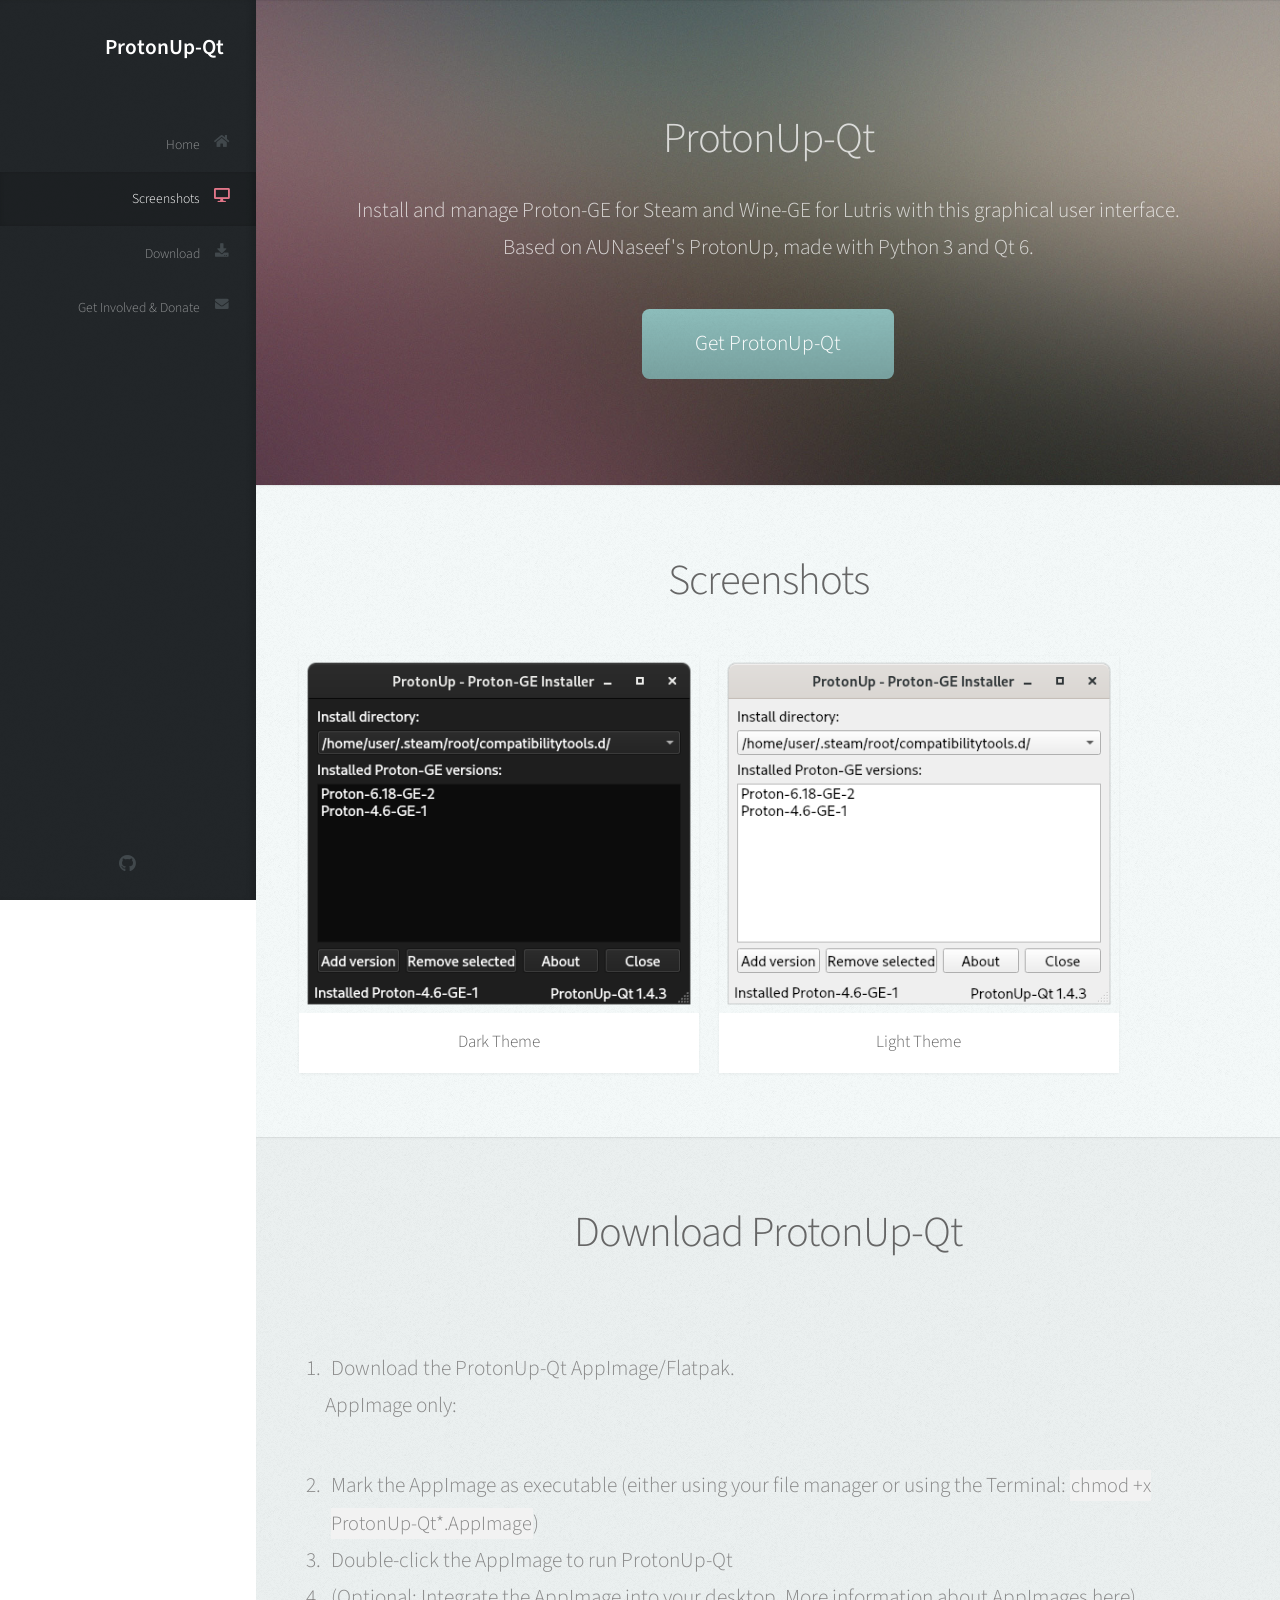
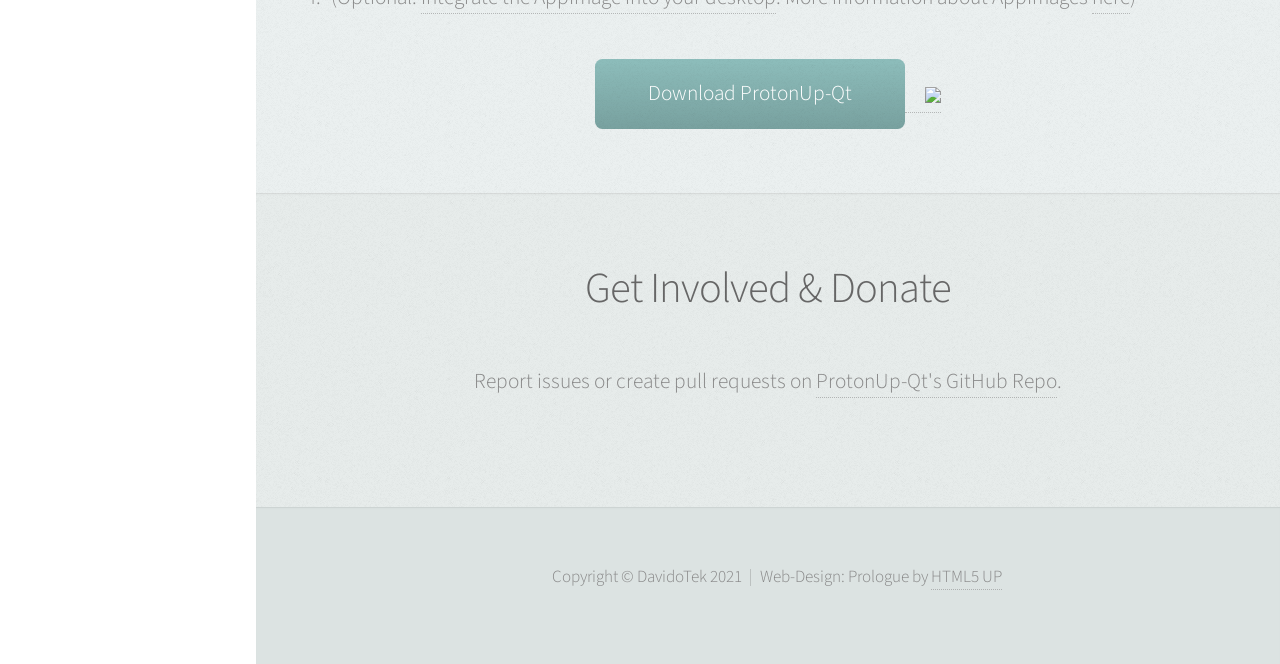
==== protonup-qt/index.html @ 7cbe660a "ProtonUp-Qt: update install instructions" ====
<!DOCTYPE HTML>
<!--
	Prologue by HTML5 UP
	html5up.net | @ajlkn
	Free for personal and commercial use under the CCA 3.0 license (html5up.net/license)
-->
<html>
	<head>
		<title>ProtonUp-Qt</title>
		<meta charset="utf-8" />
		<meta name="viewport" content="width=device-width, initial-scale=1, user-scalable=no" />
		<link rel="stylesheet" href="assets/css/main.css" />
	</head>
	<body class="is-preload">

		<!-- Header -->
			<div id="header">

				<div class="top">

					<!-- Logo -->
						<div id="logo">
							<h1 id="title">ProtonUp-Qt</h1>
						</div>

					<!-- Nav -->
						<nav id="nav">
							<ul>
								<li><a href="#home" id="home-link"><span class="icon solid fa-home">Home</span></a></li>
								<li><a href="#screenshots" id="screenshots-link"><span class="icon solid fa-desktop">Screenshots</span></a></li>
								<li><a href="#download" id="download-link"><span class="icon solid fa-download">Download</span></a></li>
								<li><a href="#getinvolved" id="getinvolved-link"><span class="icon solid fa-envelope">Get Involved & Donate</span></a></li>
							</ul>
						</nav>

				</div>

				<div class="bottom">

					<!-- Social Icons -->
						<ul class="icons">
							<li><a href="https://github.com/DavidoTek/ProtonUp-Qt" class="icon brands fa-github"><span class="label">Github</span></a></li>
						</ul>

				</div>

			</div>

		<!-- Main -->
			<div id="main">

				<!-- Home -->
					<section id="home" class="one dark cover">
						<div class="container">

							<header>
								<h2 class="alt">ProtonUp-Qt</h2>
								<p>Install and manage Proton-GE for Steam and Wine-GE for Lutris with this graphical user interface. <br />Based on AUNaseef's ProtonUp, made with Python 3 and Qt 6.</p>
							</header>

							<footer>
								<a href="#download" class="button scrolly">Get ProtonUp-Qt</a>
							</footer>

						</div>
					</section>

				<!-- Screenshots -->
					<section id="screenshots" class="two">
						<div class="container">

							<header>
								<h2>Screenshots</h2>
							</header>

							<div class="row">
								<div class="col-4 col-12-mobile">
									<article class="item">
										<a href="#" class="image fit"><img src="images/screenshot143_dark1.png" alt="" /></a>
										<header>
											<h3>Dark Theme</h3>
										</header>
									</article>
								</div>
								<div class="col-4 col-12-mobile">
									<article class="item">
										<a href="#" class="image fit"><img src="images/screenshot143_light1.png" alt="" /></a>
										<header>
											<h3>Light Theme</h3>
										</header>
									</article>
								</div>
							</div>

						</div>
					</section>

				<!-- Download -->
					<section id="download" class="three">
						<div class="container">

							<header>
								<h2>Download ProtonUp-Qt</h2>
							</header>

							<a href="#" class="image featured"><img src="images/pic08.jpg" alt="" /></a>

							<ol style="text-align: left;">
								<li>Download the ProtonUp-Qt AppImage/Flatpak.</li>
								<p>AppImage only:</p>
								<li>Mark the AppImage as executable (either using your file manager or using the Terminal: <code>chmod +x ProtonUp-Qt*.AppImage</code>)</li>
								<li>Double-click the AppImage to run ProtonUp-Qt</li>
								<li>(Optional: <a href="https://docs.appimage.org/user-guide/run-appimages.html#integrating-appimages-into-the-desktop">Integrate the AppImage into your desktop</a>. More information about AppImages <a href="https://docs.appimage.org/user-guide/index.html">here</a>)</li>
							</ol>

							<div style="display: flex; align-items: center; justify-content: center;">

								<a id="download_button" class="button scrolly">Download ProtonUp-Qt</a>

								<a href="https://flathub.org/apps/details/net.davidotek.pupgui2">
									<img style="vertical-align: middle; padding-left: 20px;" height="85px" src="https://flathub.org/assets/badges/flathub-badge-en.png" />
								</a>

							</div>
							
							<script>
								var ghapi_url = 'https://api.github.com/repos/DavidoTek/ProtonUp-Qt/releases';

								fetch(ghapi_url)
									.then(response => response.json())
									.then(json => {
										let download_url = 'https://github.com/DavidoTek/ProtonUp-Qt/releases/download/' + json[0].tag_name + '/' + json[0].assets[0].name;
										
										let download_button = document.getElementById('download_button');
										download_button.href = download_url;
										download_button.innerHTML = '<div><span style="vertical-align:middle;">Download ProtonUp-Qt ' + json[0].tag_name + '</span> <img src="https://upload.wikimedia.org/wikipedia/commons/7/73/App-image-logo.svg" height="48px" style="vertical-align:middle;" /></div>';
									})
									.catch(function () {
										let download_button = document.getElementById('download_button');
										download_button.href = 'https://github.com/DavidoTek/ProtonUp-Qt/releases/';
										download_button.text = 'Download ProtonUp-Qt';
									});
							</script>

						</div>
					</section>

				<!-- Get Involved -->
					<section id="getinvolved" class="four">
						<div class="container">

							<header>
								<h2>Get Involved & Donate</h2>
							</header>

							<p>Report issues or create pull requests on <a href="https://github.com/DavidoTek/ProtonUp-Qt">ProtonUp-Qt's GitHub Repo</a>.</p>

							<script type='text/javascript' src='https://storage.ko-fi.com/cdn/widget/Widget_2.js'></script><script type='text/javascript'>kofiwidget2.init('Support Me on Ko-fi', '#29abe0', 'V7V06QGTS');kofiwidget2.draw();</script> 
						</div>
					</section>

			</div>

		<!-- Footer -->
			<div id="footer">

				<!-- Copyright -->
					<ul class="copyright">
						<li>Copyright &copy; DavidoTek 2021</li><li>Web-Design: Prologue by <a href="http://html5up.net">HTML5 UP</a></li>
					</ul>

			</div>

		<!-- Scripts -->
			<script src="assets/js/jquery.min.js"></script>
			<script src="assets/js/jquery.scrolly.min.js"></script>
			<script src="assets/js/jquery.scrollex.min.js"></script>
			<script src="assets/js/browser.min.js"></script>
			<script src="assets/js/breakpoints.min.js"></script>
			<script src="assets/js/util.js"></script>
			<script src="assets/js/main.js"></script>

	</body>
</html>
---- protonup-qt/assets/css/main.css ----
@import url("fontawesome-all.min.css");
@import url("https://fonts.googleapis.com/css?family=Source+Sans+Pro:300,300italic,400,600");

/*
	Prologue by HTML5 UP
	html5up.net | @ajlkn
	Free for personal and commercial use under the CCA 3.0 license (html5up.net/license)
*/

html, body, div, span, applet, object,
iframe, h1, h2, h3, h4, h5, h6, p, blockquote,
pre, a, abbr, acronym, address, big, cite,
code, del, dfn, em, img, ins, kbd, q, s, samp,
small, strike, strong, sub, sup, tt, var, b,
u, i, center, dl, dt, dd, ol, ul, li, fieldset,
form, label, legend, table, caption, tbody,
tfoot, thead, tr, th, td, article, aside,
canvas, details, embed, figure, figcaption,
footer, header, hgroup, menu, nav, output, ruby,
section, summary, time, mark, audio, video {
	margin: 0;
	padding: 0;
	border: 0;
	font-size: 100%;
	font: inherit;
	vertical-align: baseline;}

article, aside, details, figcaption, figure,
footer, header, hgroup, menu, nav, section {
	display: block;}

body {
	line-height: 1;
}

ol, ul {
	list-style: none;
}

blockquote, q {
	quotes: none;
}

	blockquote:before, blockquote:after, q:before, q:after {
		content: '';
		content: none;
	}

table {
	border-collapse: collapse;
	border-spacing: 0;
}

body {
	-webkit-text-size-adjust: none;
}

mark {
	background-color: transparent;
	color: inherit;
}

input::-moz-focus-inner {
	border: 0;
	padding: 0;
}

input, select, textarea {
	-moz-appearance: none;
	-webkit-appearance: none;
	-ms-appearance: none;
	appearance: none;
}

/* Basic */

	html {
		box-sizing: border-box;
	}

	*, *:before, *:after {
		box-sizing: inherit;
	}

	body {
		background: #fff;
		font-family: 'Source Sans Pro', sans-serif;
		font-size: 19pt;
		font-weight: 300;
		line-height: 1.75em;
		color: #888;
	}

		body.is-preload *, body.is-preload *:before, body.is-preload *:after {
			-moz-animation: none !important;
			-webkit-animation: none !important;
			-ms-animation: none !important;
			animation: none !important;
			-moz-transition: none !important;
			-webkit-transition: none !important;
			-ms-transition: none !important;
			transition: none !important;
		}

	input, textarea, select {
		font-family: 'Source Sans Pro', sans-serif;
		font-size: 19pt;
		font-weight: 300;
		line-height: 1.75em;
		color: #888;
	}

	h1, h2, h3, h4, h5, h6 {
		font-weight: 300;
		color: #666;
		line-height: 1.5em;
	}

	h1 a, h2 a, h3 a, h4 a, h5 a, h6 a {
		color: inherit;
		text-decoration: none;
	}

		h1 a strong, h2 a strong, h3 a strong, h4 a strong, h5 a strong, h6 a strong {
			color: #333;
		}

	h2 {
		font-size: 2em;
		letter-spacing: -1px;
	}

		h2.alt {
			color: #888;
		}

			h2.alt strong {
				color: #666;
			}

	h3 {
		font-size: 1.5em;
	}

	header {
		margin: 0 0 2em 0;
	}

		header > p {
			margin: 1em 0 0 0;
		}

	footer {
		margin: 2em 0 0 0;
	}

	strong, b {
		font-weight: 300;
		color: #666;
	}

	em, i {
		font-style: italic;
	}

	a {
		text-decoration: none;
		color: inherit;
		border-bottom: dotted 1px rgba(128, 128, 128, 0.5);
		-moz-transition: color 0.35s ease-in-out, border-bottom-color 0.35s ease-in-out;
		-webkit-transition: color 0.35s ease-in-out, border-bottom-color 0.35s ease-in-out;
		-ms-transition: color 0.35s ease-in-out, border-bottom-color 0.35s ease-in-out;
		transition: color 0.35s ease-in-out, border-bottom-color 0.35s ease-in-out;
		outline: 0;
	}

		a:hover {
			color: #E27689;
			border-bottom-color: rgba(255, 255, 255, 0);
		}

	sub {
		position: relative;
		top: 0.5em;
		font-size: 0.8em;
	}

	sup {
		position: relative;
		top: -0.5em;
		font-size: 0.8em;
	}

	hr {
		border: 0;
		border-top: solid 1px #ddd;
	}

	blockquote {
		border-left: solid 0.5em #ddd;
		padding: 1em 0 1em 2em;
		font-style: italic;
	}

	p, ul, ol, dl, table {
		margin-bottom: 2em;
	}

	br.clear {
		clear: both;
	}

/* Container */

	.container {
		margin: 0 auto;
		max-width: 100%;
		width: 1400px;
	}

		@media screen and (min-width: 961px) and (max-width: 1880px) {

			.container {
				width: 1200px;
			}

		}

		@media screen and (min-width: 961px) and (max-width: 1620px) {

			.container {
				width: 960px;
			}

		}

		@media screen and (min-width: 961px) and (max-width: 1320px) {

			.container {
				width: 100%;
			}

		}

		@media screen and (max-width: 960px) {

			.container {
				width: 100%;
			}

		}

		@media screen and (max-width: 736px) {

			.container {
				width: 100%;
			}

		}

/* Row */

	.row {
		display: flex;
		flex-wrap: wrap;
		box-sizing: border-box;
		align-items: stretch;
	}

		.row > * {
			box-sizing: border-box;
		}

		.row.gtr-uniform > * > :last-child {
			margin-bottom: 0;
		}

		.row.aln-left {
			justify-content: flex-start;
		}

		.row.aln-center {
			justify-content: center;
		}

		.row.aln-right {
			justify-content: flex-end;
		}

		.row.aln-top {
			align-items: flex-start;
		}

		.row.aln-middle {
			align-items: center;
		}

		.row.aln-bottom {
			align-items: flex-end;
		}

		.row > .imp {
			order: -1;
		}

		.row > .col-1 {
			width: 8.33333%;
		}

		.row > .off-1 {
			margin-left: 8.33333%;
		}

		.row > .col-2 {
			width: 16.66667%;
		}

		.row > .off-2 {
			margin-left: 16.66667%;
		}

		.row > .col-3 {
			width: 25%;
		}

		.row > .off-3 {
			margin-left: 25%;
		}

		.row > .col-4 {
			width: 50%;
			max-width: 420px;
		}

		.row > .off-4 {
			margin-left: 50%;
		}

		.row > .col-5 {
			width: 41.66667%;
		}

		.row > .off-5 {
			margin-left: 41.66667%;
		}

		.row > .col-6 {
			width: 50%;
		}

		.row > .off-6 {
			margin-left: 50%;
		}

		.row > .col-7 {
			width: 58.33333%;
		}

		.row > .off-7 {
			margin-left: 58.33333%;
		}

		.row > .col-8 {
			width: 66.66667%;
		}

		.row > .off-8 {
			margin-left: 66.66667%;
		}

		.row > .col-9 {
			width: 75%;
		}

		.row > .off-9 {
			margin-left: 75%;
		}

		.row > .col-10 {
			width: 83.33333%;
		}

		.row > .off-10 {
			margin-left: 83.33333%;
		}

		.row > .col-11 {
			width: 91.66667%;
		}

		.row > .off-11 {
			margin-left: 91.66667%;
		}

		.row > .col-12 {
			width: 100%;
		}

		.row > .off-12 {
			margin-left: 100%;
		}

		.row.gtr-0 {
			margin-top: 0px;
			margin-left: 0px;
		}

			.row.gtr-0 > * {
				padding: 0px 0 0 0px;
			}

			.row.gtr-0.gtr-uniform {
				margin-top: 0px;
			}

				.row.gtr-0.gtr-uniform > * {
					padding-top: 0px;
				}

		.row.gtr-25 {
			margin-top: -10px;
			margin-left: -10px;
		}

			.row.gtr-25 > * {
				padding: 10px 0 0 10px;
			}

			.row.gtr-25.gtr-uniform {
				margin-top: -10px;
			}

				.row.gtr-25.gtr-uniform > * {
					padding-top: 10px;
				}

		.row.gtr-50 {
			margin-top: -20px;
			margin-left: -20px;
		}

			.row.gtr-50 > * {
				padding: 20px 0 0 20px;
			}

			.row.gtr-50.gtr-uniform {
				margin-top: -20px;
			}

				.row.gtr-50.gtr-uniform > * {
					padding-top: 20px;
				}

		.row {
			margin-top: -40px;
			margin-left: -40px;
		}

			.row > * {
				padding: 40px 0 0 40px;
			}

			.row.gtr-uniform {
				margin-top: -40px;
			}

				.row.gtr-uniform > * {
					padding-top: 40px;
				}

		.row.gtr-150 {
			margin-top: -60px;
			margin-left: -60px;
		}

			.row.gtr-150 > * {
				padding: 60px 0 0 60px;
			}

			.row.gtr-150.gtr-uniform {
				margin-top: -60px;
			}

				.row.gtr-150.gtr-uniform > * {
					padding-top: 60px;
				}

		.row.gtr-200 {
			margin-top: -80px;
			margin-left: -80px;
		}

			.row.gtr-200 > * {
				padding: 80px 0 0 80px;
			}

			.row.gtr-200.gtr-uniform {
				margin-top: -80px;
			}

				.row.gtr-200.gtr-uniform > * {
					padding-top: 80px;
				}

		@media screen and (min-width: 961px) and (max-width: 1880px) {

			.row {
				display: flex;
				flex-wrap: wrap;
				box-sizing: border-box;
				align-items: stretch;
			}

				.row > * {
					box-sizing: border-box;
				}

				.row.gtr-uniform > * > :last-child {
					margin-bottom: 0;
				}

				.row.aln-left {
					justify-content: flex-start;
				}

				.row.aln-center {
					justify-content: center;
				}

				.row.aln-right {
					justify-content: flex-end;
				}

				.row.aln-top {
					align-items: flex-start;
				}

				.row.aln-middle {
					align-items: center;
				}

				.row.aln-bottom {
					align-items: flex-end;
				}

				.row > .imp-wide {
					order: -1;
				}

				.row > .col-1-wide {
					width: 8.33333%;
				}

				.row > .off-1-wide {
					margin-left: 8.33333%;
				}

				.row > .col-2-wide {
					width: 16.66667%;
				}

				.row > .off-2-wide {
					margin-left: 16.66667%;
				}

				.row > .col-3-wide {
					width: 25%;
				}

				.row > .off-3-wide {
					margin-left: 25%;
				}

				.row > .col-4-wide {
					width: 33.33333%;
				}

				.row > .off-4-wide {
					margin-left: 33.33333%;
				}

				.row > .col-5-wide {
					width: 41.66667%;
				}

				.row > .off-5-wide {
					margin-left: 41.66667%;
				}

				.row > .col-6-wide {
					width: 50%;
				}

				.row > .off-6-wide {
					margin-left: 50%;
				}

				.row > .col-7-wide {
					width: 58.33333%;
				}

				.row > .off-7-wide {
					margin-left: 58.33333%;
				}

				.row > .col-8-wide {
					width: 66.66667%;
				}

				.row > .off-8-wide {
					margin-left: 66.66667%;
				}

				.row > .col-9-wide {
					width: 75%;
				}

				.row > .off-9-wide {
					margin-left: 75%;
				}

				.row > .col-10-wide {
					width: 83.33333%;
				}

				.row > .off-10-wide {
					margin-left: 83.33333%;
				}

				.row > .col-11-wide {
					width: 91.66667%;
				}

				.row > .off-11-wide {
					margin-left: 91.66667%;
				}

				.row > .col-12-wide {
					width: 100%;
				}

				.row > .off-12-wide {
					margin-left: 100%;
				}

				.row.gtr-0 {
					margin-top: 0px;
					margin-left: 0px;
				}

					.row.gtr-0 > * {
						padding: 0px 0 0 0px;
					}

					.row.gtr-0.gtr-uniform {
						margin-top: 0px;
					}

						.row.gtr-0.gtr-uniform > * {
							padding-top: 0px;
						}

				.row.gtr-25 {
					margin-top: -10px;
					margin-left: -10px;
				}

					.row.gtr-25 > * {
						padding: 10px 0 0 10px;
					}

					.row.gtr-25.gtr-uniform {
						margin-top: -10px;
					}

						.row.gtr-25.gtr-uniform > * {
							padding-top: 10px;
						}

				.row.gtr-50 {
					margin-top: -20px;
					margin-left: -20px;
				}

					.row.gtr-50 > * {
						padding: 20px 0 0 20px;
					}

					.row.gtr-50.gtr-uniform {
						margin-top: -20px;
					}

						.row.gtr-50.gtr-uniform > * {
							padding-top: 20px;
						}

				.row {
					margin-top: -40px;
					margin-left: -40px;
				}

					.row > * {
						padding: 40px 0 0 40px;
					}

					.row.gtr-uniform {
						margin-top: -40px;
					}

						.row.gtr-uniform > * {
							padding-top: 40px;
						}

				.row.gtr-150 {
					margin-top: -60px;
					margin-left: -60px;
				}

					.row.gtr-150 > * {
						padding: 60px 0 0 60px;
					}

					.row.gtr-150.gtr-uniform {
						margin-top: -60px;
					}

						.row.gtr-150.gtr-uniform > * {
							padding-top: 60px;
						}

				.row.gtr-200 {
					margin-top: -80px;
					margin-left: -80px;
				}

					.row.gtr-200 > * {
						padding: 80px 0 0 80px;
					}

					.row.gtr-200.gtr-uniform {
						margin-top: -80px;
					}

						.row.gtr-200.gtr-uniform > * {
							padding-top: 80px;
						}

		}

		@media screen and (min-width: 961px) and (max-width: 1620px) {

			.row {
				display: flex;
				flex-wrap: wrap;
				box-sizing: border-box;
				align-items: stretch;
			}

				.row > * {
					box-sizing: border-box;
				}

				.row.gtr-uniform > * > :last-child {
					margin-bottom: 0;
				}

				.row.aln-left {
					justify-content: flex-start;
				}

				.row.aln-center {
					justify-content: center;
				}

				.row.aln-right {
					justify-content: flex-end;
				}

				.row.aln-top {
					align-items: flex-start;
				}

				.row.aln-middle {
					align-items: center;
				}

				.row.aln-bottom {
					align-items: flex-end;
				}

				.row > .imp-normal {
					order: -1;
				}

				.row > .col-1-normal {
					width: 8.33333%;
				}

				.row > .off-1-normal {
					margin-left: 8.33333%;
				}

				.row > .col-2-normal {
					width: 16.66667%;
				}

				.row > .off-2-normal {
					margin-left: 16.66667%;
				}

				.row > .col-3-normal {
					width: 25%;
				}

				.row > .off-3-normal {
					margin-left: 25%;
				}

				.row > .col-4-normal {
					width: 33.33333%;
				}

				.row > .off-4-normal {
					margin-left: 33.33333%;
				}

				.row > .col-5-normal {
					width: 41.66667%;
				}

				.row > .off-5-normal {
					margin-left: 41.66667%;
				}

				.row > .col-6-normal {
					width: 50%;
				}

				.row > .off-6-normal {
					margin-left: 50%;
				}

				.row > .col-7-normal {
					width: 58.33333%;
				}

				.row > .off-7-normal {
					margin-left: 58.33333%;
				}

				.row > .col-8-normal {
					width: 66.66667%;
				}

				.row > .off-8-normal {
					margin-left: 66.66667%;
				}

				.row > .col-9-normal {
					width: 75%;
				}

				.row > .off-9-normal {
					margin-left: 75%;
				}

				.row > .col-10-normal {
					width: 83.33333%;
				}

				.row > .off-10-normal {
					margin-left: 83.33333%;
				}

				.row > .col-11-normal {
					width: 91.66667%;
				}

				.row > .off-11-normal {
					margin-left: 91.66667%;
				}

				.row > .col-12-normal {
					width: 100%;
				}

				.row > .off-12-normal {
					margin-left: 100%;
				}

				.row.gtr-0 {
					margin-top: 0px;
					margin-left: 0px;
				}

					.row.gtr-0 > * {
						padding: 0px 0 0 0px;
					}

					.row.gtr-0.gtr-uniform {
						margin-top: 0px;
					}

						.row.gtr-0.gtr-uniform > * {
							padding-top: 0px;
						}

				.row.gtr-25 {
					margin-top: -10px;
					margin-left: -10px;
				}

					.row.gtr-25 > * {
						padding: 10px 0 0 10px;
					}

					.row.gtr-25.gtr-uniform {
						margin-top: -10px;
					}

						.row.gtr-25.gtr-uniform > * {
							padding-top: 10px;
						}

				.row.gtr-50 {
					margin-top: -20px;
					margin-left: -20px;
				}

					.row.gtr-50 > * {
						padding: 20px 0 0 20px;
					}

					.row.gtr-50.gtr-uniform {
						margin-top: -20px;
					}

						.row.gtr-50.gtr-uniform > * {
							padding-top: 20px;
						}

				.row {
					margin-top: -40px;
					margin-left: -40px;
				}

					.row > * {
						padding: 40px 0 0 40px;
					}

					.row.gtr-uniform {
						margin-top: -40px;
					}

						.row.gtr-uniform > * {
							padding-top: 40px;
						}

				.row.gtr-150 {
					margin-top: -60px;
					margin-left: -60px;
				}

					.row.gtr-150 > * {
						padding: 60px 0 0 60px;
					}

					.row.gtr-150.gtr-uniform {
						margin-top: -60px;
					}

						.row.gtr-150.gtr-uniform > * {
							padding-top: 60px;
						}

				.row.gtr-200 {
					margin-top: -80px;
					margin-left: -80px;
				}

					.row.gtr-200 > * {
						padding: 80px 0 0 80px;
					}

					.row.gtr-200.gtr-uniform {
						margin-top: -80px;
					}

						.row.gtr-200.gtr-uniform > * {
							padding-top: 80px;
						}

		}

		@media screen and (min-width: 961px) and (max-width: 1320px) {

			.row {
				display: flex;
				flex-wrap: wrap;
				box-sizing: border-box;
				align-items: stretch;
			}

				.row > * {
					box-sizing: border-box;
				}

				.row.gtr-uniform > * > :last-child {
					margin-bottom: 0;
				}

				.row.aln-left {
					justify-content: flex-start;
				}

				.row.aln-center {
					justify-content: center;
				}

				.row.aln-right {
					justify-content: flex-end;
				}

				.row.aln-top {
					align-items: flex-start;
				}

				.row.aln-middle {
					align-items: center;
				}

				.row.aln-bottom {
					align-items: flex-end;
				}

				.row > .imp-narrow {
					order: -1;
				}

				.row > .col-1-narrow {
					width: 8.33333%;
				}

				.row > .off-1-narrow {
					margin-left: 8.33333%;
				}

				.row > .col-2-narrow {
					width: 16.66667%;
				}

				.row > .off-2-narrow {
					margin-left: 16.66667%;
				}

				.row > .col-3-narrow {
					width: 25%;
				}

				.row > .off-3-narrow {
					margin-left: 25%;
				}

				.row > .col-4-narrow {
					width: 33.33333%;
				}

				.row > .off-4-narrow {
					margin-left: 33.33333%;
				}

				.row > .col-5-narrow {
					width: 41.66667%;
				}

				.row > .off-5-narrow {
					margin-left: 41.66667%;
				}

				.row > .col-6-narrow {
					width: 50%;
				}

				.row > .off-6-narrow {
					margin-left: 50%;
				}

				.row > .col-7-narrow {
					width: 58.33333%;
				}

				.row > .off-7-narrow {
					margin-left: 58.33333%;
				}

				.row > .col-8-narrow {
					width: 66.66667%;
				}

				.row > .off-8-narrow {
					margin-left: 66.66667%;
				}

				.row > .col-9-narrow {
					width: 75%;
				}

				.row > .off-9-narrow {
					margin-left: 75%;
				}

				.row > .col-10-narrow {
					width: 83.33333%;
				}

				.row > .off-10-narrow {
					margin-left: 83.33333%;
				}

				.row > .col-11-narrow {
					width: 91.66667%;
				}

				.row > .off-11-narrow {
					margin-left: 91.66667%;
				}

				.row > .col-12-narrow {
					width: 100%;
				}

				.row > .off-12-narrow {
					margin-left: 100%;
				}

				.row.gtr-0 {
					margin-top: 0px;
					margin-left: 0px;
				}

					.row.gtr-0 > * {
						padding: 0px 0 0 0px;
					}

					.row.gtr-0.gtr-uniform {
						margin-top: 0px;
					}

						.row.gtr-0.gtr-uniform > * {
							padding-top: 0px;
						}

				.row.gtr-25 {
					margin-top: -5px;
					margin-left: -5px;
				}

					.row.gtr-25 > * {
						padding: 5px 0 0 5px;
					}

					.row.gtr-25.gtr-uniform {
						margin-top: -5px;
					}

						.row.gtr-25.gtr-uniform > * {
							padding-top: 5px;
						}

				.row.gtr-50 {
					margin-top: -10px;
					margin-left: -10px;
				}

					.row.gtr-50 > * {
						padding: 10px 0 0 10px;
					}

					.row.gtr-50.gtr-uniform {
						margin-top: -10px;
					}

						.row.gtr-50.gtr-uniform > * {
							padding-top: 10px;
						}

				.row {
					margin-top: -20px;
					margin-left: -20px;
				}

					.row > * {
						padding: 20px 0 0 20px;
					}

					.row.gtr-uniform {
						margin-top: -20px;
					}

						.row.gtr-uniform > * {
							padding-top: 20px;
						}

				.row.gtr-150 {
					margin-top: -30px;
					margin-left: -30px;
				}

					.row.gtr-150 > * {
						padding: 30px 0 0 30px;
					}

					.row.gtr-150.gtr-uniform {
						margin-top: -30px;
					}

						.row.gtr-150.gtr-uniform > * {
							padding-top: 30px;
						}

				.row.gtr-200 {
					margin-top: -40px;
					margin-left: -40px;
				}

					.row.gtr-200 > * {
						padding: 40px 0 0 40px;
					}

					.row.gtr-200.gtr-uniform {
						margin-top: -40px;
					}

						.row.gtr-200.gtr-uniform > * {
							padding-top: 40px;
						}

		}

		@media screen and (max-width: 960px) {

			.row {
				display: flex;
				flex-wrap: wrap;
				box-sizing: border-box;
				align-items: stretch;
			}

				.row > * {
					box-sizing: border-box;
				}

				.row.gtr-uniform > * > :last-child {
					margin-bottom: 0;
				}

				.row.aln-left {
					justify-content: flex-start;
				}

				.row.aln-center {
					justify-content: center;
				}

				.row.aln-right {
					justify-content: flex-end;
				}

				.row.aln-top {
					align-items: flex-start;
				}

				.row.aln-middle {
					align-items: center;
				}

				.row.aln-bottom {
					align-items: flex-end;
				}

				.row > .imp-narrower {
					order: -1;
				}

				.row > .col-1-narrower {
					width: 8.33333%;
				}

				.row > .off-1-narrower {
					margin-left: 8.33333%;
				}

				.row > .col-2-narrower {
					width: 16.66667%;
				}

				.row > .off-2-narrower {
					margin-left: 16.66667%;
				}

				.row > .col-3-narrower {
					width: 25%;
				}

				.row > .off-3-narrower {
					margin-left: 25%;
				}

				.row > .col-4-narrower {
					width: 33.33333%;
				}

				.row > .off-4-narrower {
					margin-left: 33.33333%;
				}

				.row > .col-5-narrower {
					width: 41.66667%;
				}

				.row > .off-5-narrower {
					margin-left: 41.66667%;
				}

				.row > .col-6-narrower {
					width: 50%;
				}

				.row > .off-6-narrower {
					margin-left: 50%;
				}

				.row > .col-7-narrower {
					width: 58.33333%;
				}

				.row > .off-7-narrower {
					margin-left: 58.33333%;
				}

				.row > .col-8-narrower {
					width: 66.66667%;
				}

				.row > .off-8-narrower {
					margin-left: 66.66667%;
				}

				.row > .col-9-narrower {
					width: 75%;
				}

				.row > .off-9-narrower {
					margin-left: 75%;
				}

				.row > .col-10-narrower {
					width: 83.33333%;
				}

				.row > .off-10-narrower {
					margin-left: 83.33333%;
				}

				.row > .col-11-narrower {
					width: 91.66667%;
				}

				.row > .off-11-narrower {
					margin-left: 91.66667%;
				}

				.row > .col-12-narrower {
					width: 100%;
				}

				.row > .off-12-narrower {
					margin-left: 100%;
				}

				.row.gtr-0 {
					margin-top: 0px;
					margin-left: 0px;
				}

					.row.gtr-0 > * {
						padding: 0px 0 0 0px;
					}

					.row.gtr-0.gtr-uniform {
						margin-top: 0px;
					}

						.row.gtr-0.gtr-uniform > * {
							padding-top: 0px;
						}

				.row.gtr-25 {
					margin-top: -5px;
					margin-left: -5px;
				}

					.row.gtr-25 > * {
						padding: 5px 0 0 5px;
					}

					.row.gtr-25.gtr-uniform {
						margin-top: -5px;
					}

						.row.gtr-25.gtr-uniform > * {
							padding-top: 5px;
						}

				.row.gtr-50 {
					margin-top: -10px;
					margin-left: -10px;
				}

					.row.gtr-50 > * {
						padding: 10px 0 0 10px;
					}

					.row.gtr-50.gtr-uniform {
						margin-top: -10px;
					}

						.row.gtr-50.gtr-uniform > * {
							padding-top: 10px;
						}

				.row {
					margin-top: -20px;
					margin-left: -20px;
				}

					.row > * {
						padding: 20px 0 0 20px;
					}

					.row.gtr-uniform {
						margin-top: -20px;
					}

						.row.gtr-uniform > * {
							padding-top: 20px;
						}

				.row.gtr-150 {
					margin-top: -30px;
					margin-left: -30px;
				}

					.row.gtr-150 > * {
						padding: 30px 0 0 30px;
					}

					.row.gtr-150.gtr-uniform {
						margin-top: -30px;
					}

						.row.gtr-150.gtr-uniform > * {
							padding-top: 30px;
						}

				.row.gtr-200 {
					margin-top: -40px;
					margin-left: -40px;
				}

					.row.gtr-200 > * {
						padding: 40px 0 0 40px;
					}

					.row.gtr-200.gtr-uniform {
						margin-top: -40px;
					}

						.row.gtr-200.gtr-uniform > * {
							padding-top: 40px;
						}

		}

		@media screen and (max-width: 736px) {

			.row {
				display: flex;
				flex-wrap: wrap;
				box-sizing: border-box;
				align-items: stretch;
			}

				.row > * {
					box-sizing: border-box;
				}

				.row.gtr-uniform > * > :last-child {
					margin-bottom: 0;
				}

				.row.aln-left {
					justify-content: flex-start;
				}

				.row.aln-center {
					justify-content: center;
				}

				.row.aln-right {
					justify-content: flex-end;
				}

				.row.aln-top {
					align-items: flex-start;
				}

				.row.aln-middle {
					align-items: center;
				}

				.row.aln-bottom {
					align-items: flex-end;
				}

				.row > .imp-mobile {
					order: -1;
				}

				.row > .col-1-mobile {
					width: 8.33333%;
				}

				.row > .off-1-mobile {
					margin-left: 8.33333%;
				}

				.row > .col-2-mobile {
					width: 16.66667%;
				}

				.row > .off-2-mobile {
					margin-left: 16.66667%;
				}

				.row > .col-3-mobile {
					width: 25%;
				}

				.row > .off-3-mobile {
					margin-left: 25%;
				}

				.row > .col-4-mobile {
					width: 33.33333%;
				}

				.row > .off-4-mobile {
					margin-left: 33.33333%;
				}

				.row > .col-5-mobile {
					width: 41.66667%;
				}

				.row > .off-5-mobile {
					margin-left: 41.66667%;
				}

				.row > .col-6-mobile {
					width: 50%;
				}

				.row > .off-6-mobile {
					margin-left: 50%;
				}

				.row > .col-7-mobile {
					width: 58.33333%;
				}

				.row > .off-7-mobile {
					margin-left: 58.33333%;
				}

				.row > .col-8-mobile {
					width: 66.66667%;
				}

				.row > .off-8-mobile {
					margin-left: 66.66667%;
				}

				.row > .col-9-mobile {
					width: 75%;
				}

				.row > .off-9-mobile {
					margin-left: 75%;
				}

				.row > .col-10-mobile {
					width: 83.33333%;
				}

				.row > .off-10-mobile {
					margin-left: 83.33333%;
				}

				.row > .col-11-mobile {
					width: 91.66667%;
				}

				.row > .off-11-mobile {
					margin-left: 91.66667%;
				}

				.row > .col-12-mobile {
					width: 100%;
				}

				.row > .off-12-mobile {
					margin-left: 100%;
				}

				.row.gtr-0 {
					margin-top: 0px;
					margin-left: 0px;
				}

					.row.gtr-0 > * {
						padding: 0px 0 0 0px;
					}

					.row.gtr-0.gtr-uniform {
						margin-top: 0px;
					}

						.row.gtr-0.gtr-uniform > * {
							padding-top: 0px;
						}

				.row.gtr-25 {
					margin-top: -5px;
					margin-left: -5px;
				}

					.row.gtr-25 > * {
						padding: 5px 0 0 5px;
					}

					.row.gtr-25.gtr-uniform {
						margin-top: -5px;
					}

						.row.gtr-25.gtr-uniform > * {
							padding-top: 5px;
						}

				.row.gtr-50 {
					margin-top: -10px;
					margin-left: -10px;
				}

					.row.gtr-50 > * {
						padding: 10px 0 0 10px;
					}

					.row.gtr-50.gtr-uniform {
						margin-top: -10px;
					}

						.row.gtr-50.gtr-uniform > * {
							padding-top: 10px;
						}

				.row {
					margin-top: -20px;
					margin-left: -20px;
				}

					.row > * {
						padding: 20px 0 0 20px;
					}

					.row.gtr-uniform {
						margin-top: -20px;
					}

						.row.gtr-uniform > * {
							padding-top: 20px;
						}

				.row.gtr-150 {
					margin-top: -30px;
					margin-left: -30px;
				}

					.row.gtr-150 > * {
						padding: 30px 0 0 30px;
					}

					.row.gtr-150.gtr-uniform {
						margin-top: -30px;
					}

						.row.gtr-150.gtr-uniform > * {
							padding-top: 30px;
						}

				.row.gtr-200 {
					margin-top: -40px;
					margin-left: -40px;
				}

					.row.gtr-200 > * {
						padding: 40px 0 0 40px;
					}

					.row.gtr-200.gtr-uniform {
						margin-top: -40px;
					}

						.row.gtr-200.gtr-uniform > * {
							padding-top: 40px;
						}

		}

/* Sections/Article */

	section, article {
		margin-bottom: 3em;
	}

		section > :last-child,
		section > .container, section:last-child, article > :last-child,
		article > .container, article:last-child {
			margin-bottom: 0;
		}

		.row > section, .row > article {
			margin-bottom: 0;
		}

/* Image */

	.image {
		display: inline-block;
		border: 0;
	}

		.image img {
			display: block;
			width: 100%;
		}

		.image.avatar48 {
			width: 48px;
			height: 48px;
			background: #f00;
		}

			.image.avatar48 img {
				width: 48px;
				height: 48px;
			}

		.image.fit {
			display: block;
			width: 100%;
		}

		.image.featured {
			display: block;
			width: 100%;
			margin: 0 0 2em 0;
		}

		.image.left {
			float: left;
			margin: 0 2em 2em 0;
		}

		.image.centered {
			display: block;
			margin: 0 0 2em 0;
		}

			.image.centered img {
				margin: 0 auto;
				width: auto;
			}

/* List */

	ul {
		list-style: disc;
		padding-left: 1em;
	}

		ul li {
			padding-left: 0.5em;
		}

	ol {
		list-style: decimal;
		padding-left: 1.25em;
	}

		ol li {
			padding-left: 0.25em;
		}

/* Icons */

	ul.icons {
		cursor: default;
		list-style: none;
		padding-left: 0;
	}

		ul.icons li {
			display: inline-block;
			padding-left: 0;
		}

		ul.icons a {
			display: inline-block;
			width: 2em;
			height: 2em;
			line-height: 2em;
			text-align: center;
			border: 0;
		}

/* Form */

	form label {
		display: block;
		text-align: left;
		margin-bottom: 0.5em;
	}

	form input[type="text"],
	form input[type="email"],
	form input[type="password"],
	form select,
	form textarea {
		position: relative;
		-webkit-appearance: none;
		display: block;
		border: 0;
		outline: 0;
		background: #fff;
		background: rgba(255, 255, 255, 0.75);
		width: 100%;
		border-radius: 0.35em;
		padding: 0.75em 1em 0.75em 1em;
		box-shadow: inset 0 0.1em 0.1em 0 rgba(0, 0, 0, 0.05);
		border: solid 1px rgba(0, 0, 0, 0.15);
		-moz-transition: all 0.35s ease-in-out;
		-webkit-transition: all 0.35s ease-in-out;
		-ms-transition: all 0.35s ease-in-out;
		transition: all 0.35s ease-in-out;
	}

		form input[type="text"]:focus,
		form input[type="email"]:focus,
		form input[type="password"]:focus,
		form select:focus,
		form textarea:focus {
			box-shadow: 0 0 2px 1px #8ebebc;
			background: #fff;
		}

	form input[type="text"],
	form input[type="email"],
	form input[type="password"],
	form select {
		line-height: 1.25em;
	}

	form textarea {
		min-height: 14em;
	}

	form ::-webkit-input-placeholder {
		color: #555 !important;
	}

	form :-moz-placeholder {
		color: #555 !important;
	}

	form ::-moz-placeholder {
		color: #555 !important;
	}

	form :-ms-input-placeholder {
		color: #555 !important;
	}

	form ::-moz-focus-inner {
		border: 0;
	}

/* Table */

	table {
		width: 100%;
		text-align: left;
	}

		table tbody tr:nth-child(2n+2) {
			background: #f4f4f4;
		}

		table td {
			padding: 0.5em 1em 0.5em 1em;
		}

		table th {
			text-align: left;
			padding: 0.5em 1em 0.5em 1em;
			color: #fff;
			background: #222729 url("images/overlay.png");
		}

		table thead {
			background: #444;
			color: #fff;
		}

		table tfoot {
			background: #eee;
		}

/* Button */

	input[type="button"],
	input[type="submit"],
	input[type="reset"],
	button,
	.button {
		position: relative;
		display: inline-block;
		border-radius: 0.35em;
		color: #fff !important;
		text-decoration: none;
		padding: 0.75em 2.5em 0.75em 2.5em;
		background-color: #8ebebc;
		border: 0;
		cursor: pointer;
		background-image: -moz-linear-gradient(top, rgba(0, 0, 0, 0), rgba(0, 0, 0, 0.15)), url("images/overlay.png");
		background-image: -webkit-linear-gradient(top, rgba(0, 0, 0, 0), rgba(0, 0, 0, 0.15)), url("images/overlay.png");
		background-image: -ms-linear-gradient(top, rgba(0, 0, 0, 0), rgba(0, 0, 0, 0.15)), url("images/overlay.png");
		background-image: linear-gradient(top, rgba(0, 0, 0, 0), rgba(0, 0, 0, 0.15)), url("images/overlay.png");
		-moz-transition: background-color 0.35s ease-in-out;
		-webkit-transition: background-color 0.35s ease-in-out;
		-ms-transition: background-color 0.35s ease-in-out;
		transition: background-color 0.35s ease-in-out;
	}

		input[type="button"]:hover,
		input[type="submit"]:hover,
		input[type="reset"]:hover,
		button:hover,
		.button:hover {
			background-color: #9ececc;
		}

		input[type="button"]:active,
		input[type="submit"]:active,
		input[type="reset"]:active,
		button:active,
		.button:active {
			background-color: #7eaeac;
		}

/* Item */

	.item {
		box-shadow: 0 0.05em 0.15em 0 rgba(0, 0, 0, 0.05);
		margin-bottom: 40px;
	}

		.item header {
			background: #fff;
			margin: 0;
			padding: 1em 0 1em 0;
			font-size: 0.8em;
		}

			.item header h3 {
				font-size: 1em;
			}

/* Icons */

	.icon {
		text-decoration: none;
		text-decoration: none;
	}

		.icon:before {
			-moz-osx-font-smoothing: grayscale;
			-webkit-font-smoothing: antialiased;
			display: inline-block;
			font-style: normal;
			font-variant: normal;
			text-rendering: auto;
			line-height: 1;
			text-transform: none !important;
			font-family: 'Font Awesome 5 Free';
			font-weight: 400;
		}

		.icon:before {
			line-height: inherit;
		}

		.icon > .label {
			display: none;
		}

		.icon.solid:before {
			font-weight: 900;
		}

		.icon.brands:before {
			font-family: 'Font Awesome 5 Brands';
		}

/* Header */

	#header {
		display: -moz-flex;
		display: -webkit-flex;
		display: -ms-flex;
		display: flex;
		-moz-flex-direction: column;
		-webkit-flex-direction: column;
		-ms-flex-direction: column;
		flex-direction: column;
		-moz-justify-content: space-between;
		-webkit-justify-content: space-between;
		-ms-justify-content: space-between;
		justify-content: space-between;
		background: #222629 url("images/overlay.png");
		box-shadow: inset -0.25em 0 0.25em 0 rgba(0, 0, 0, 0.1);
		color: #fff;
		height: 100%;
		left: 0;
		overflow-y: auto;
		position: fixed;
		text-align: right;
		top: 0;
		width: 375px;
	}

		#header .top {
			-moz-flex-grow: 1;
			-webkit-flex-grow: 1;
			-ms-flex-grow: 1;
			flex-grow: 1;
		}

		#header .bottom {
			-moz-flex-shrink: 0;
			-webkit-flex-shrink: 0;
			-ms-flex-shrink: 0;
			flex-shrink: 0;
			padding: 1.5em 0 0.75em 0;
		}

			#header .bottom > :last-child {
				margin-bottom: 0;
			}

		#header .icons {
			font-size: 0.8em;
			text-align: center;
		}

			#header .icons a {
				color: #41484c;
				-moz-transition: color 0.35s ease-in-out;
				-webkit-transition: color 0.35s ease-in-out;
				-ms-transition: color 0.35s ease-in-out;
				transition: color 0.35s ease-in-out;
			}

				#header .icons a:hover {
					color: #fff;
				}

	#logo {
		position: relative;
		margin: 1.75em 1.5em 1.5em 1.5em;
		min-height: 48px;
		cursor: default;
	}

		#logo h1 {
			position: relative;
			color: #fff;
			font-weight: 600;
			font-size: 1em;
			line-height: 1em;
		}

		#logo p {
			position: relative;
			display: block;
			font-size: 0.6em;
			color: rgba(255, 255, 255, 0.5);
			line-height: 1.25em;
			margin: 0.5em 0 0 0;
		}

		#logo .image {
			position: absolute;
			left: 0;
			top: 0;
		}

	#nav ul {
		list-style: none;
		padding-left: 0;
		margin-bottom: 0;
	}

		#nav ul li {
			padding-left: 0;
		}

			#nav ul li a {
				display: block;
				padding: 0.5em 1.5em 0.5em 1.5em;
				color: rgba(255, 255, 255, 0.5);
				text-decoration: none;
				outline: 0;
				border: 0;
				-moz-transition: none;
				-webkit-transition: none;
				-ms-transition: none;
				transition: none;
			}

				#nav ul li a span {
					position: relative;
					display: block;
					font-size: 0.8em;
				}

					#nav ul li a span:before {
						position: absolute;
						left: 0;
						color: #41484c;
						text-align: center;
						width: 1.25em;
						line-height: 1.75em;
					}

				#nav ul li a.active {
					background: rgba(0, 0, 0, 0.15);
					box-shadow: inset 0 0 0.25em 0 rgba(0, 0, 0, 0.125);
					color: #fff;
				}

					#nav ul li a.active span:before {
						color: #e27689;
					}

/* Footer */

	#footer {
		margin-left: 375px;
		text-align: center;
		background-color: #dce3e2;
		padding: 3em 0 4em 0;
		box-shadow: inset 0 1px 0 0 rgba(0, 0, 0, 0.05), inset 0 0.1em 0.1em 0 rgba(0, 0, 0, 0.025);
		font-size: 0.8em;
	}

		#footer .copyright {
			cursor: default;
			margin: 0;
		}

			#footer .copyright li {
				display: inline-block;
				line-height: 1em;
				border-left: solid 1px rgba(128, 128, 128, 0.35);
				padding: 0 0 0 0.5em;
				margin: 0 0 0 0.5em;
			}

				#footer .copyright li:first-child {
					border-left: 0;
					padding-left: 0;
					margin-left: 0;
				}

/* Main */

	#main {
		margin-left: 375px;
	}

		#main > section {
			margin: 0;
			overflow: hidden;
			padding: 4em 0;
			box-shadow: inset 0 1px 0 0 rgba(0, 0, 0, 0.05), inset 0 0.1em 0.1em 0 rgba(0, 0, 0, 0.025);
			text-align: center;
			background-image: url("images/overlay.png");
		}

			#main > section.dark {
				color: #ddd;
				color: rgba(255, 255, 255, 0.75);
			}

				#main > section.dark h2, #main > section.dark h3, #main > section.dark h4, #main > section.dark h5, #main > section.dark h6 {
					color: inherit;
				}

				#main > section.dark strong {
					color: #fff;
					border-color: inherit;
				}

				#main > section.dark a {
					color: #fff;
					border-color: inherit;
				}

					#main > section.dark a:hover {
						border-bottom-color: rgba(255, 255, 255, 0);
					}

			#main > section.cover {
				padding: 10em 0;
				background-size: cover;
				background-position: center center;
			}

			#main > section.one {
				background-color: #81918E;
				background-image: url("../../images/banner.jpg");
			}

			#main > section.two {
				background-color: #f5fafa;
			}

			#main > section.three {
				background-color: #ecf1f1;
			}

			#main > section.four {
				background-color: #e8edec;
			}

/* Wide */

	@media screen and (min-width: 961px) and (max-width: 1880px) {

		/* Basic */

			body, input, textarea, select {
				font-size: 17pt;
			}

		/* Header */

			#header {
				width: 300px;
			}

		/* Footer */

			#footer {
				margin-left: 300px;
			}

		/* Main */

			#main {
				margin-left: 300px;
			}

	}

/* Normal */

	@media screen and (min-width: 961px) and (max-width: 1620px) {

		/* Main */

			#main > section {
				padding: 3em 0;
			}

			#main section.cover {
				padding: 5em 0;
			}

	}

/* Narrow */

	@media screen and (min-width: 961px) and (max-width: 1320px) {

		/* Basic */

			body, input, textarea, select {
				font-size: 16pt;
			}

			.container {
				padding: 0 2em 0 2em;
			}

		/* Icons */

			ul.icons li a {
				width: 1.75em;
			}

		/* Item */

			.item {
				margin-bottom: 20px;
			}

		/* Header */

			#header {
				width: 20%;
			}

			#logo .image {
				position: relative;
				margin: 0 0 0.5em 0;
			}

			#nav ul li a {
				font-size: 0.8em;
				padding-top: 0.5em;
				padding-bottom: 0.5em;
			}

				#nav ul li a span {
					padding-right: 2.25em;
				}

					#nav ul li a span:before {
						left: 100%;
						margin-left: -1.25em;
						line-height: 2.25em;
					}

		/* Footer */

			#footer {
				margin-left: 20%;
			}

		/* Main */

			#main {
				margin-left: 20%;
			}

	}

/* Narrower */

	#headerToggle {
		display: none;
	}

	@media screen and (max-width: 960px) {

		/* Basic */

			html, body {
				overflow-x: hidden;
			}

			body, input, textarea, select {
				font-size: 16pt;
			}

			header br {
				display: none;
			}

			.container {
				padding: 0 2em 0 2em;
			}

		/* Item */

			.item {
				margin-bottom: 15px;
			}

		/* Icons */

			ul.icons a {
				width: 1.75em;
				font-size: 1.25em;
			}

		/* Header */

			#header {
				-moz-backface-visibility: hidden;
				-webkit-backface-visibility: hidden;
				-ms-backface-visibility: hidden;
				backface-visibility: hidden;
				-moz-transform: translateX(-275px);
				-webkit-transform: translateX(-275px);
				-ms-transform: translateX(-275px);
				transform: translateX(-275px);
				-moz-transition: -moz-transform 0.5s ease;
				-webkit-transition: -webkit-transform 0.5s ease;
				-ms-transition: -ms-transform 0.5s ease;
				transition: transform 0.5s ease;
				-webkit-overflow-scrolling: touch;
				display: block;
				height: 100%;
				left: 0;
				overflow-y: auto;
				position: fixed;
				top: 0;
				width: 275px;
				z-index: 10002;
				width: 275px;
				background: #222729 url("images/overlay.png");
				box-shadow: inset -0.25em 0 0.25em 0 rgba(0, 0, 0, 0.125);
			}

				#header .top {
					position: relative;
				}

				#header .bottom {
					border-top: solid 1px rgba(255, 255, 255, 0.05);
					box-shadow: 0 -1px 0 0 rgba(0, 0, 0, 0.15);
					padding-top: 2em;
					margin-top: 2em;
					position: relative;
				}

			#logo {
				margin: 1.5em 1.25em 1.25em 1.25em;
			}

			#nav ul li a {
				padding: 0.5em 1.25em 0.5em 1.25em;
			}

			#headerToggle {
				-moz-backface-visibility: hidden;
				-webkit-backface-visibility: hidden;
				-ms-backface-visibility: hidden;
				backface-visibility: hidden;
				-moz-transition: -moz-transform 0.5s ease;
				-webkit-transition: -webkit-transform 0.5s ease;
				-ms-transition: -ms-transform 0.5s ease;
				transition: transform 0.5s ease;
				display: block;
				height: 2.25em;
				left: 0;
				position: fixed;
				top: 0;
				width: 3.25em;
				z-index: 10001;
			}

				#headerToggle .toggle {
					text-decoration: none;
					position: absolute;
					left: 0;
					top: 0;
					width: 100%;
					height: 100%;
					outline: 0;
					border: 0;
				}

					#headerToggle .toggle:before {
						-moz-osx-font-smoothing: grayscale;
						-webkit-font-smoothing: antialiased;
						display: inline-block;
						font-style: normal;
						font-variant: normal;
						text-rendering: auto;
						line-height: 1;
						text-transform: none !important;
						font-family: 'Font Awesome 5 Free';
						font-weight: 900;
					}

					#headerToggle .toggle:before {
						text-decoration: none;
						content: '\f0c9';
						color: #fff;
						font-size: 18px;
						background: rgba(128, 136, 144, 0.5);
						border-radius: 0.35em;
						text-align: center;
						position: absolute;
						left: 0.5em;
						top: 0.5em;
						display: block;
						width: 3.25em;
						height: 2.25em;
						line-height: 2.25em;
					}

			body.header-visible #main {
				-moz-transform: translateX(275px);
				-webkit-transform: translateX(275px);
				-ms-transform: translateX(275px);
				transform: translateX(275px);
			}

			body.header-visible #headerToggle {
				-moz-transform: translateX(275px);
				-webkit-transform: translateX(275px);
				-ms-transform: translateX(275px);
				transform: translateX(275px);
			}

			body.header-visible #header {
				-moz-transform: translateX(0);
				-webkit-transform: translateX(0);
				-ms-transform: translateX(0);
				transform: translateX(0);
			}

		/* Footer */

			#footer {
				margin-left: 0;
			}

		/* Main */

			#main {
				-moz-backface-visibility: hidden;
				-webkit-backface-visibility: hidden;
				-ms-backface-visibility: hidden;
				backface-visibility: hidden;
				-moz-transition: -moz-transform 0.5s ease;
				-webkit-transition: -webkit-transform 0.5s ease;
				-ms-transition: -ms-transform 0.5s ease;
				transition: transform 0.5s ease;
				padding-bottom: 1px;
				margin-left: 0;
			}

				#main > section {
					padding: 3em 0;
				}

				#main section.cover {
					padding: 4em 0;
				}

	}

/* Mobile */

	@media screen and (max-width: 736px) {

		/* Basic */

			body, input, textarea, select {
				font-size: 14pt;
			}

			h2 {
				font-size: 1.5em;
				letter-spacing: 0;
				font-weight: 300;
			}

			.container {
				padding: 0 15px 0 15px;
			}

		/* List */

			ul.icons a {
				width: 2em;
				font-size: 1.25em;
			}

		/* Main */

			#main > section {
				padding: 2em 0;
			}

			#main section.cover {
				padding: 4em 0em;
			}

				#main section.cover header {
					padding: 0 1em;
				}

		/* Footer */

			#footer .copyright li {
				display: block;
				line-height: 1.25em;
				border: 0;
				padding: 0;
				margin: 1em 0 0 0;
			}

				#footer .copyright li:first-child {
					margin-top: 0;
				}

	}

	code {
		background-color: #f2f2f2;
		font-size: 95%;
		padding: 1px;
	  }
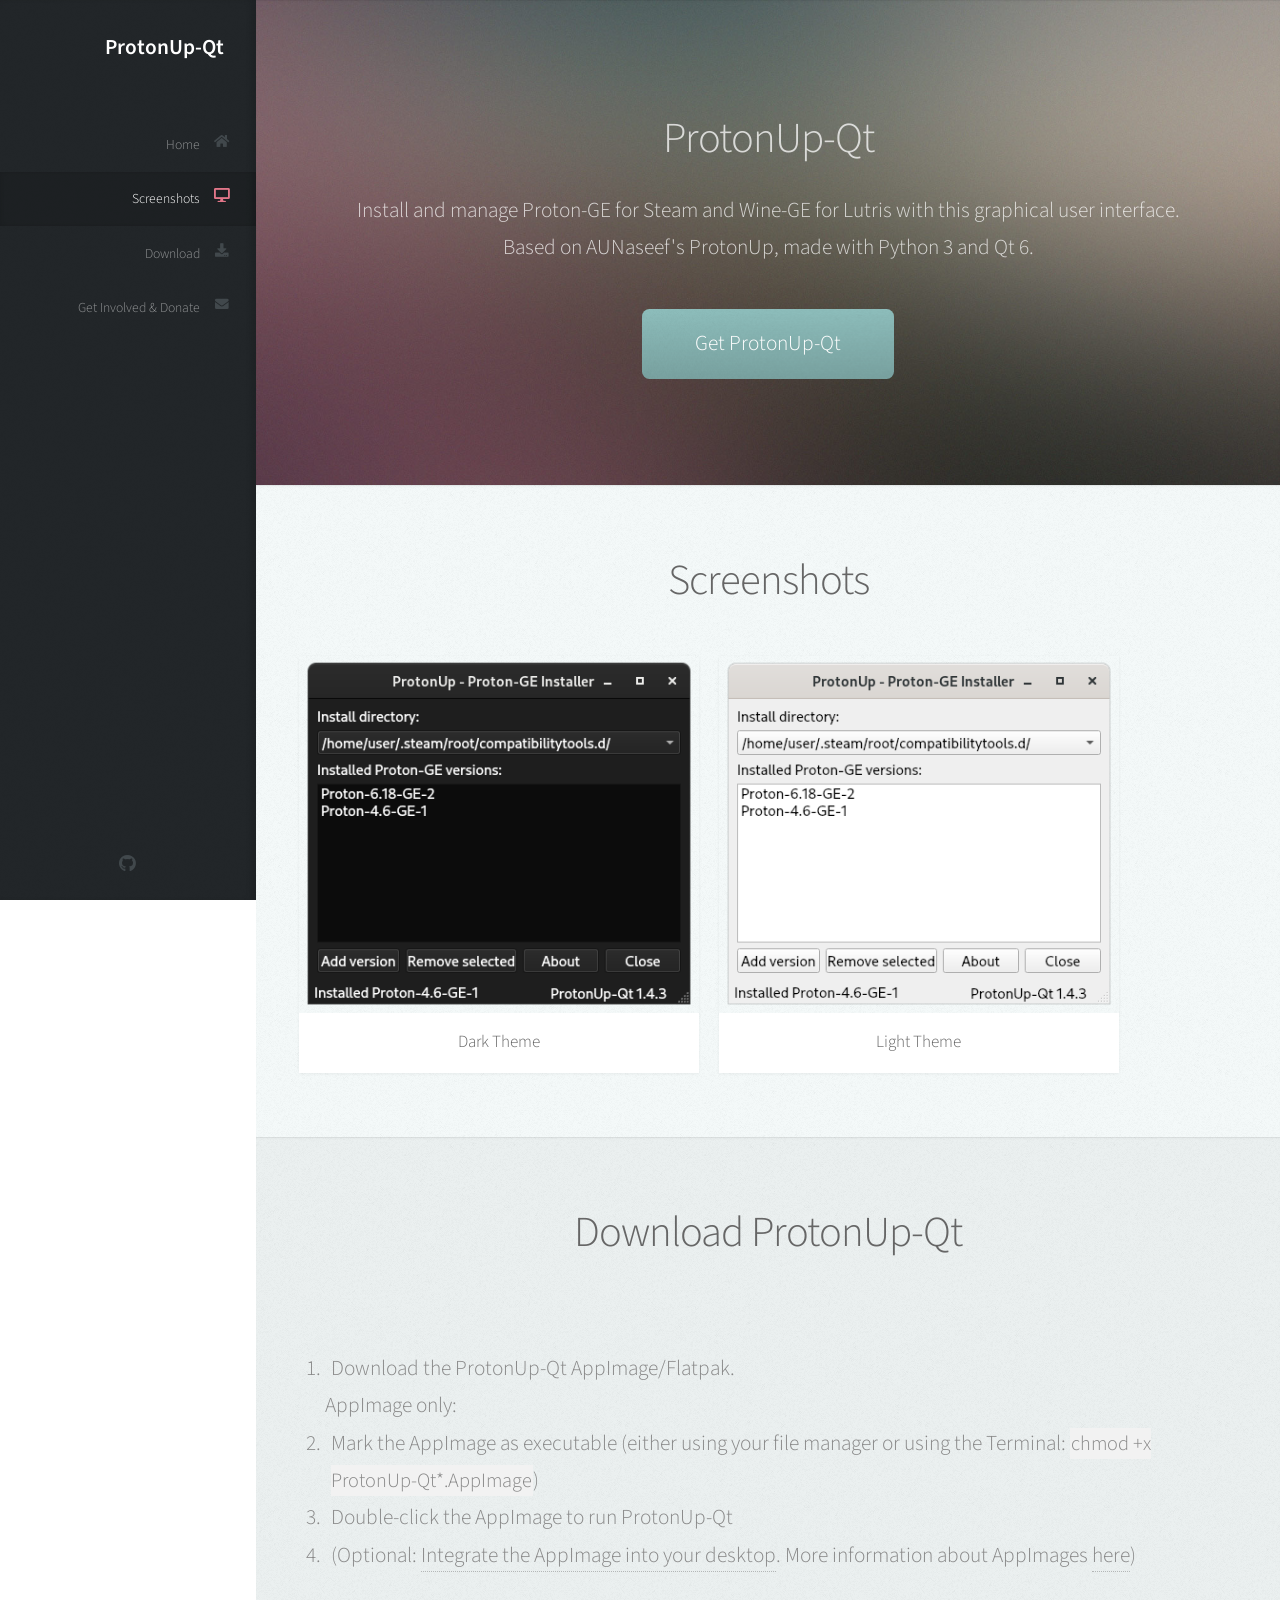
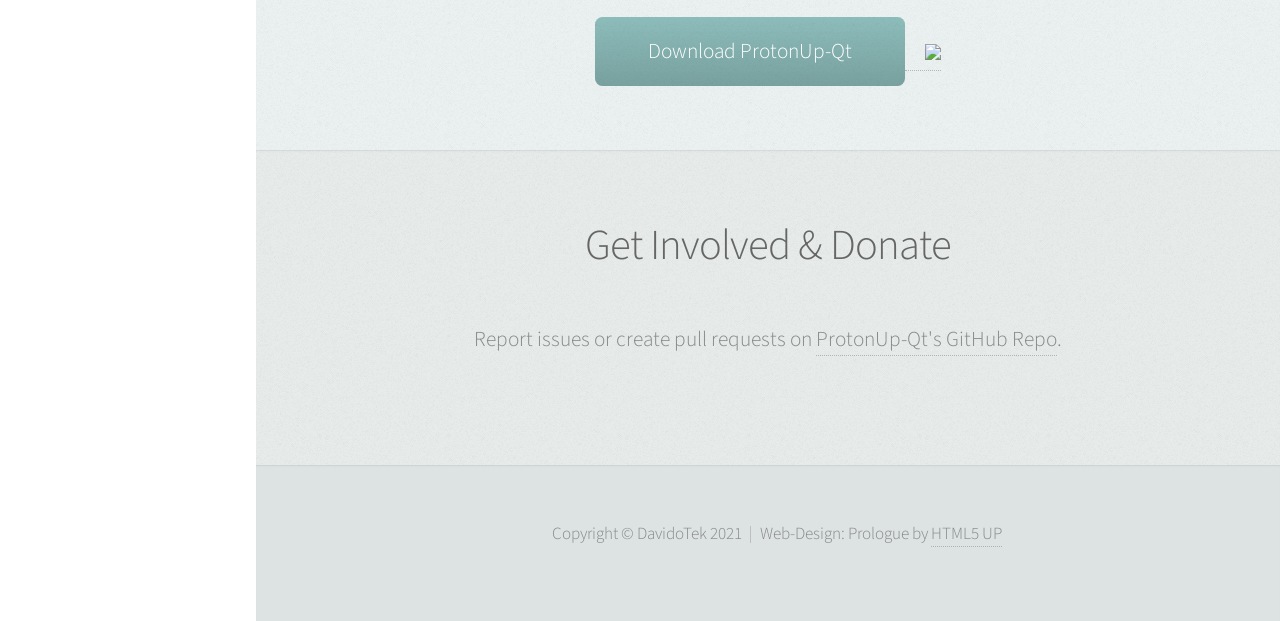
==== commit 3878249e: "Update index.html" ====
--- a/protonup-qt/index.html
+++ b/protonup-qt/index.html
@@ -107,7 +107,7 @@
 
 							<ol style="text-align: left;">
 								<li>Download the ProtonUp-Qt AppImage/Flatpak.</li>
-								<p>AppImage only:</p>
+								AppImage only:
 								<li>Mark the AppImage as executable (either using your file manager or using the Terminal: <code>chmod +x ProtonUp-Qt*.AppImage</code>)</li>
 								<li>Double-click the AppImage to run ProtonUp-Qt</li>
 								<li>(Optional: <a href="https://docs.appimage.org/user-guide/run-appimages.html#integrating-appimages-into-the-desktop">Integrate the AppImage into your desktop</a>. More information about AppImages <a href="https://docs.appimage.org/user-guide/index.html">here</a>)</li>
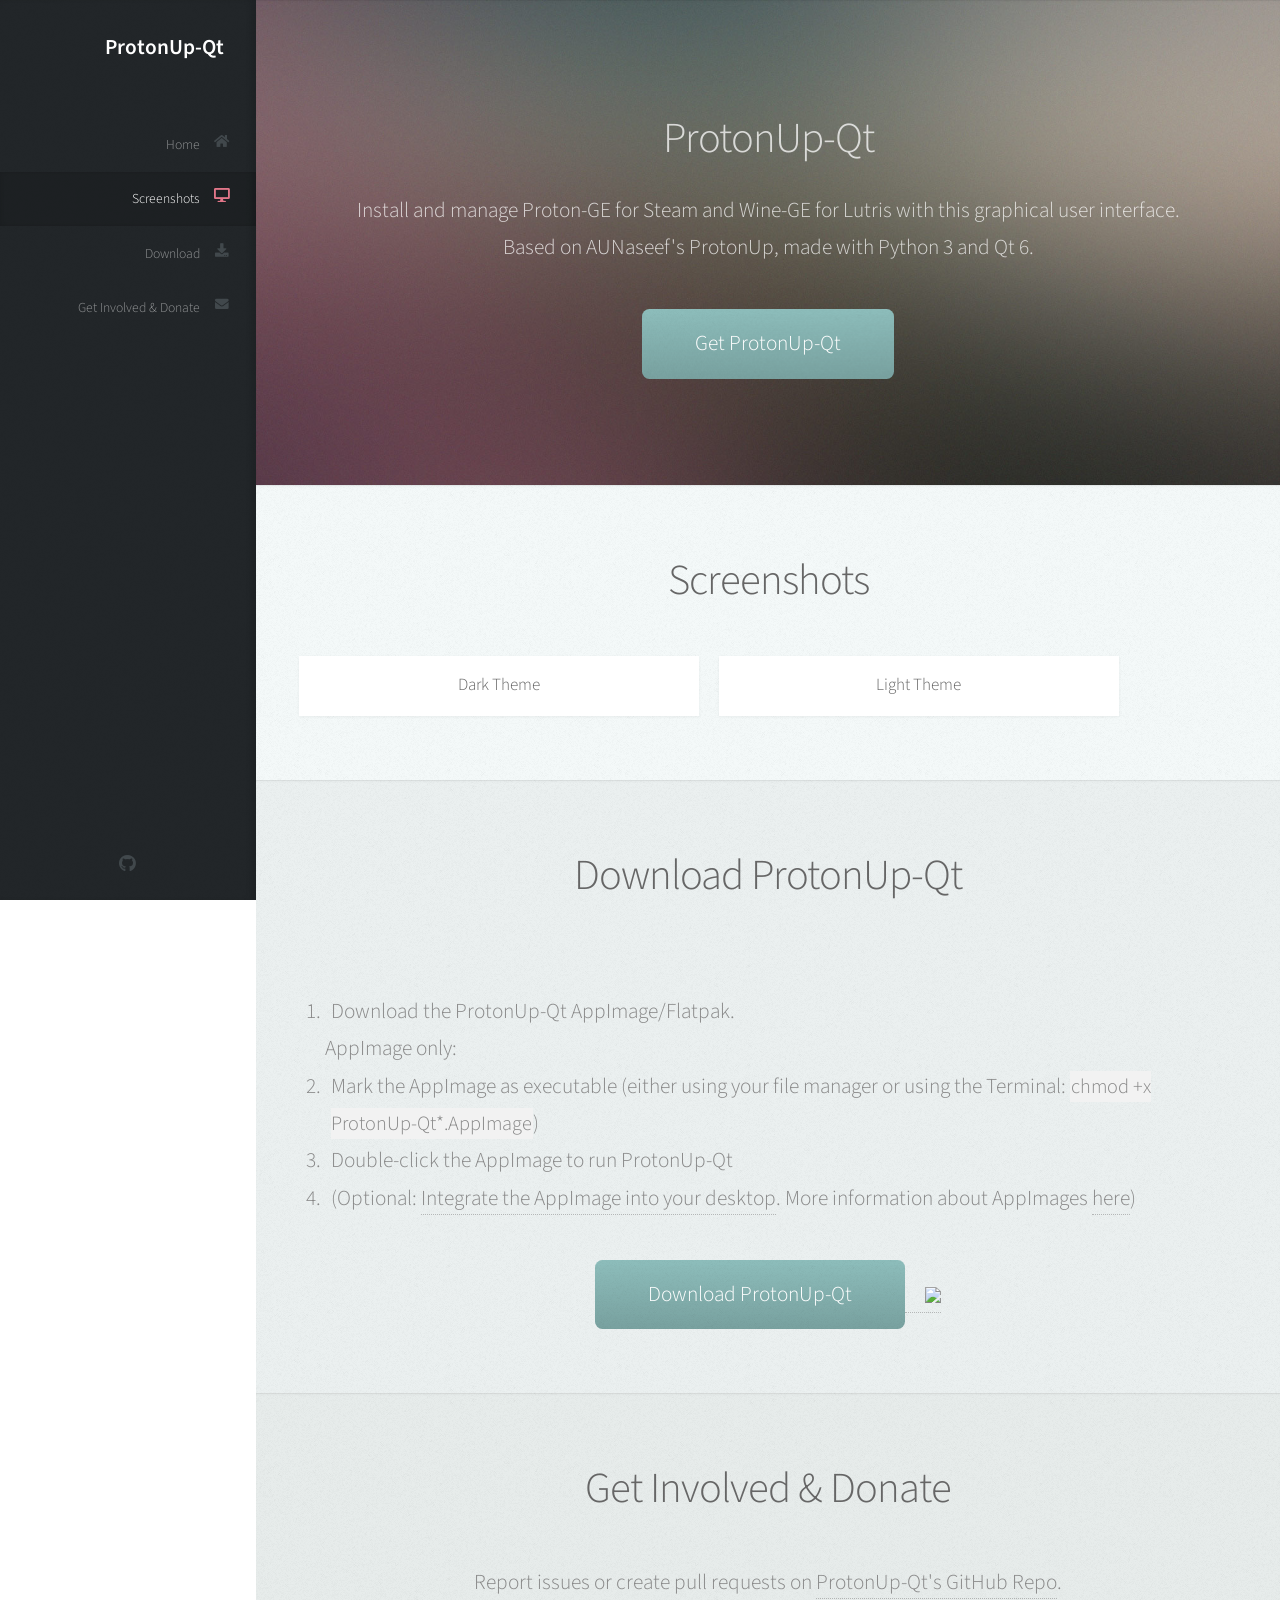
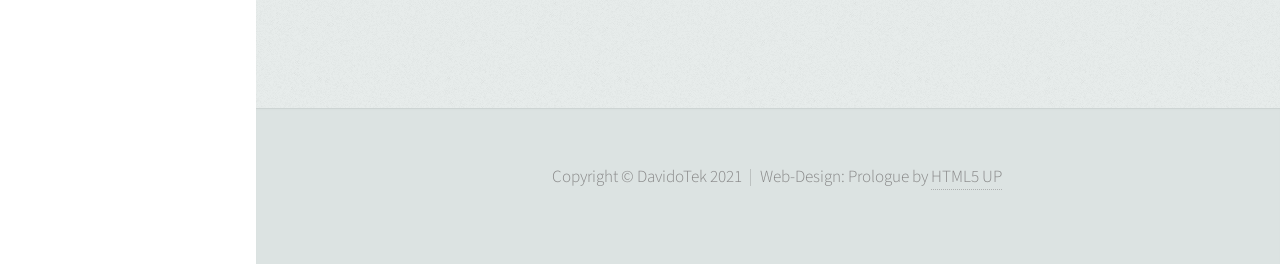
==== commit 4251ea78: "Update screenshots (to main GitHub repo)" ====
--- a/protonup-qt/index.html
+++ b/protonup-qt/index.html
@@ -76,7 +76,7 @@
 							<div class="row">
 								<div class="col-4 col-12-mobile">
 									<article class="item">
-										<a href="#" class="image fit"><img src="images/screenshot143_dark1.png" alt="" /></a>
+										<a href="#" class="image fit"><img src="https://github.com/DavidoTek/ProtonUp-Qt/raw/main/.github/images/pupgui2-dark.png" alt="" /></a>
 										<header>
 											<h3>Dark Theme</h3>
 										</header>
@@ -84,7 +84,7 @@
 								</div>
 								<div class="col-4 col-12-mobile">
 									<article class="item">
-										<a href="#" class="image fit"><img src="images/screenshot143_light1.png" alt="" /></a>
+										<a href="#" class="image fit"><img src="https://github.com/DavidoTek/ProtonUp-Qt/raw/main/.github/images/pupgui2-light.png" alt="" /></a>
 										<header>
 											<h3>Light Theme</h3>
 										</header>
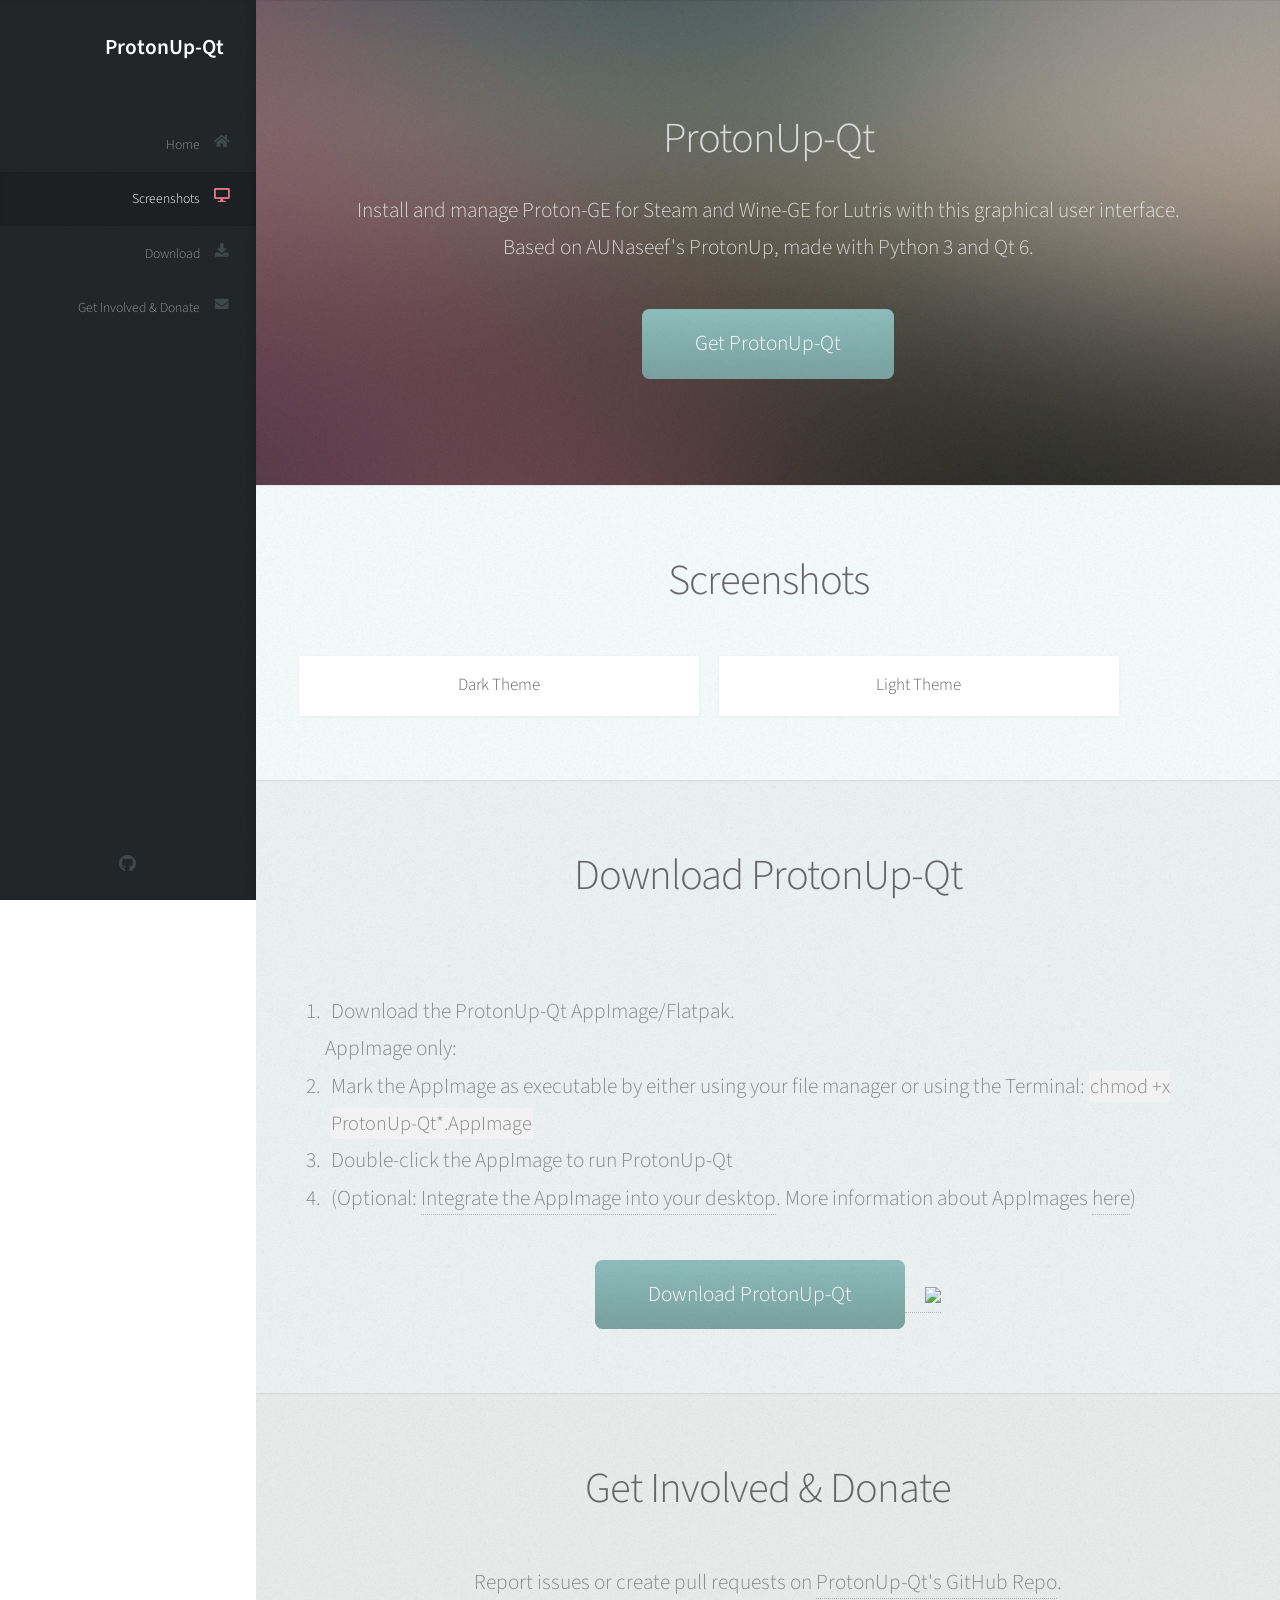
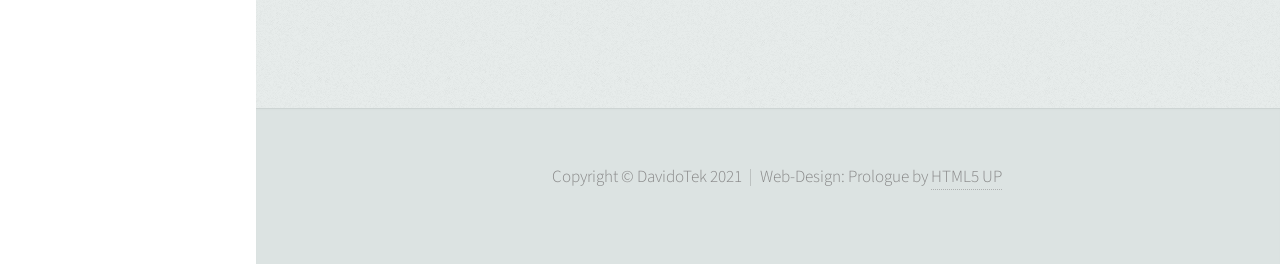
==== commit a2707ff4: "fix: remove brackets near chmod command Users are supposed to copy-paste this command (since advance" ====
--- a/protonup-qt/index.html
+++ b/protonup-qt/index.html
@@ -6,7 +6,16 @@
 -->
 <html>
 	<head>
-		<title>ProtonUp-Qt</title>
+                <title>ProtonUp-Qt</title>
+                <meta name="title" content="ProtonUp-Qt">
+                <meta name="description" content="Install and manage Proton-GE and Luxtorpeda for Steam and Wine-GE for Lutris with this graphical user interface. Based on AUNaseef's ProtonUp, made with Python 3 and Qt 6.">
+                <meta property="og:type" content="website">
+                <meta property="og:url" content="https://davidotek.github.io/protonup-qt/">
+                <meta property="og:title" content="ProtonUp-Qt">
+                <meta property="og:description" content="Install and manage Proton-GE and Luxtorpeda for Steam and Wine-GE for Lutris with this graphical user interface. Based on AUNaseef's ProtonUp, made with Python 3 and Qt 6.">
+                <meta property="twitter:url" content="https://davidotek.github.io/protonup-qt/">
+                <meta property="twitter:title" content="ProtonUp-Qt">
+                <meta property="twitter:description" content="Install and manage Proton-GE and Luxtorpeda for Steam and Wine-GE for Lutris with this graphical user interface. Based on AUNaseef's ProtonUp, made with Python 3 and Qt 6.">
 		<meta charset="utf-8" />
 		<meta name="viewport" content="width=device-width, initial-scale=1, user-scalable=no" />
 		<link rel="stylesheet" href="assets/css/main.css" />
@@ -108,7 +117,7 @@
 							<ol style="text-align: left;">
 								<li>Download the ProtonUp-Qt AppImage/Flatpak.</li>
 								AppImage only:
-								<li>Mark the AppImage as executable (either using your file manager or using the Terminal: <code>chmod +x ProtonUp-Qt*.AppImage</code>)</li>
+								<li>Mark the AppImage as executable by either using your file manager or using the Terminal: <code>chmod +x ProtonUp-Qt*.AppImage</code></li>
 								<li>Double-click the AppImage to run ProtonUp-Qt</li>
 								<li>(Optional: <a href="https://docs.appimage.org/user-guide/run-appimages.html#integrating-appimages-into-the-desktop">Integrate the AppImage into your desktop</a>. More information about AppImages <a href="https://docs.appimage.org/user-guide/index.html">here</a>)</li>
 							</ol>
